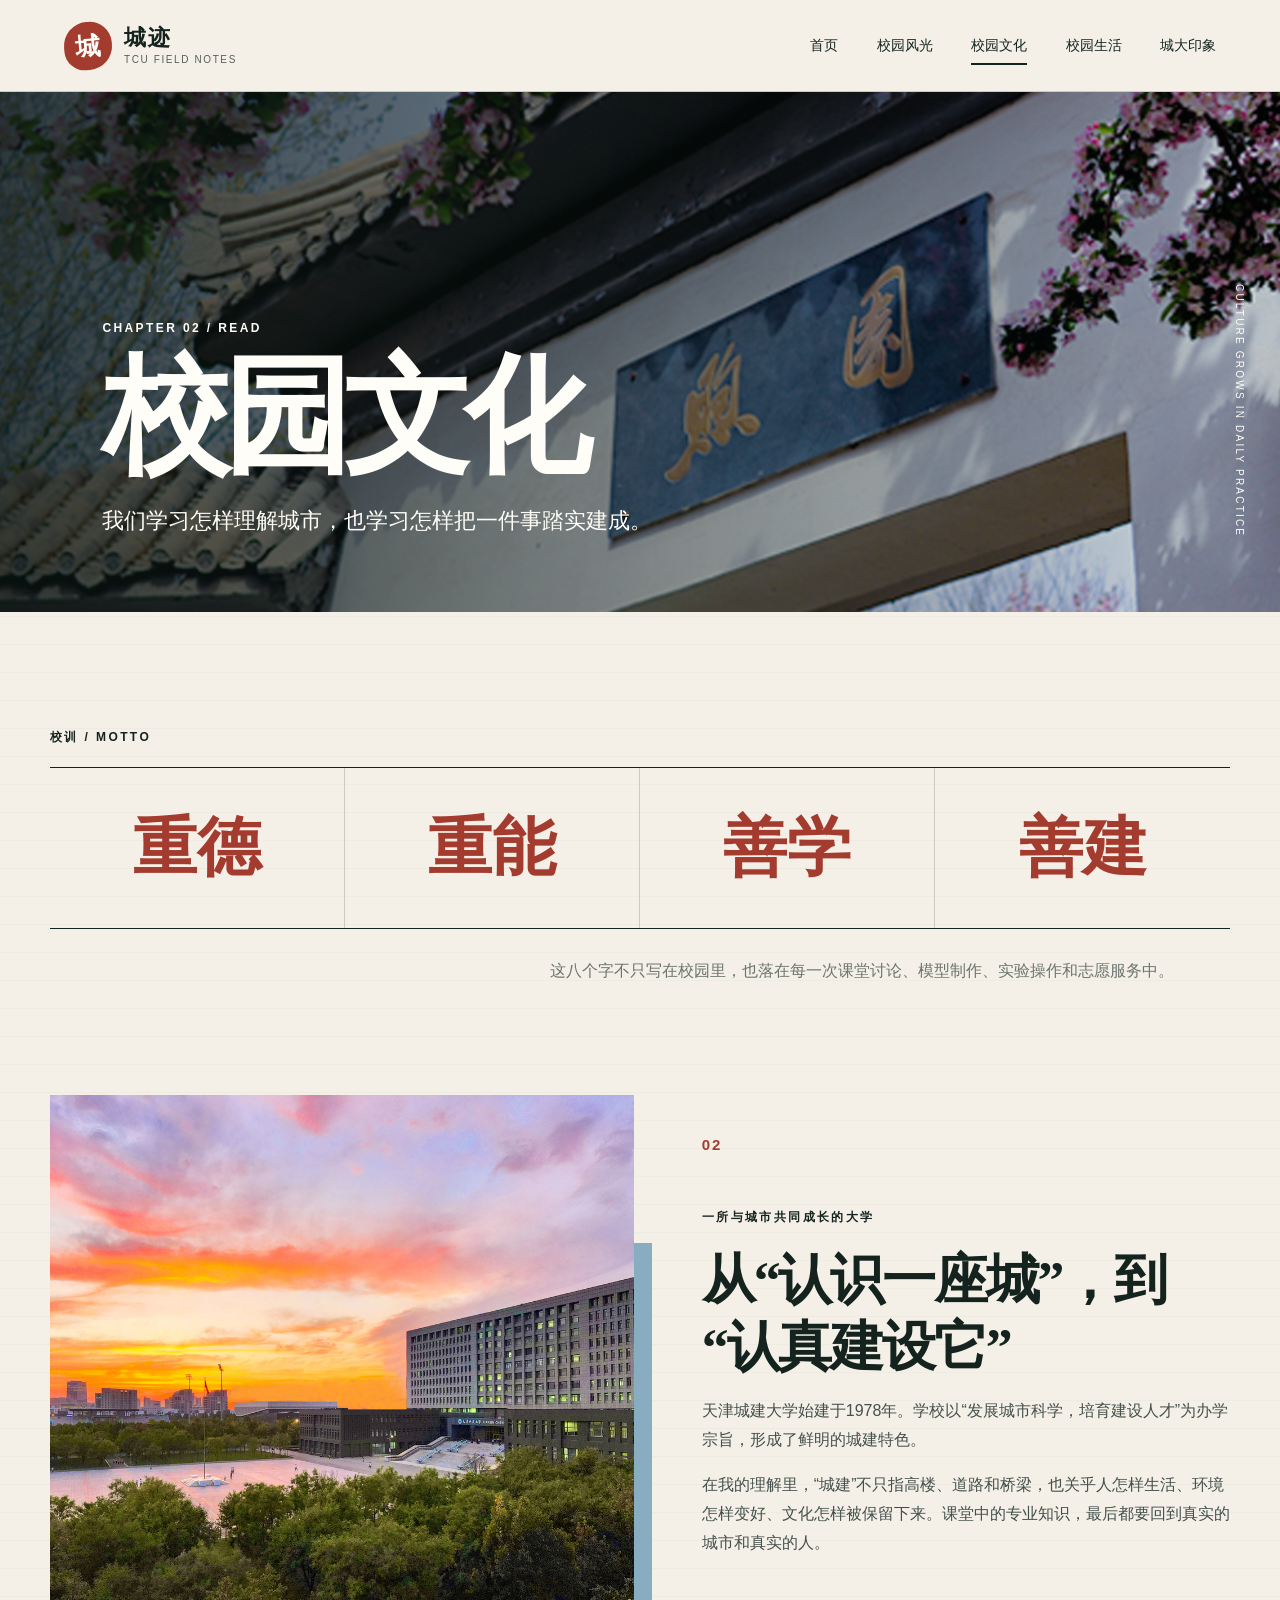
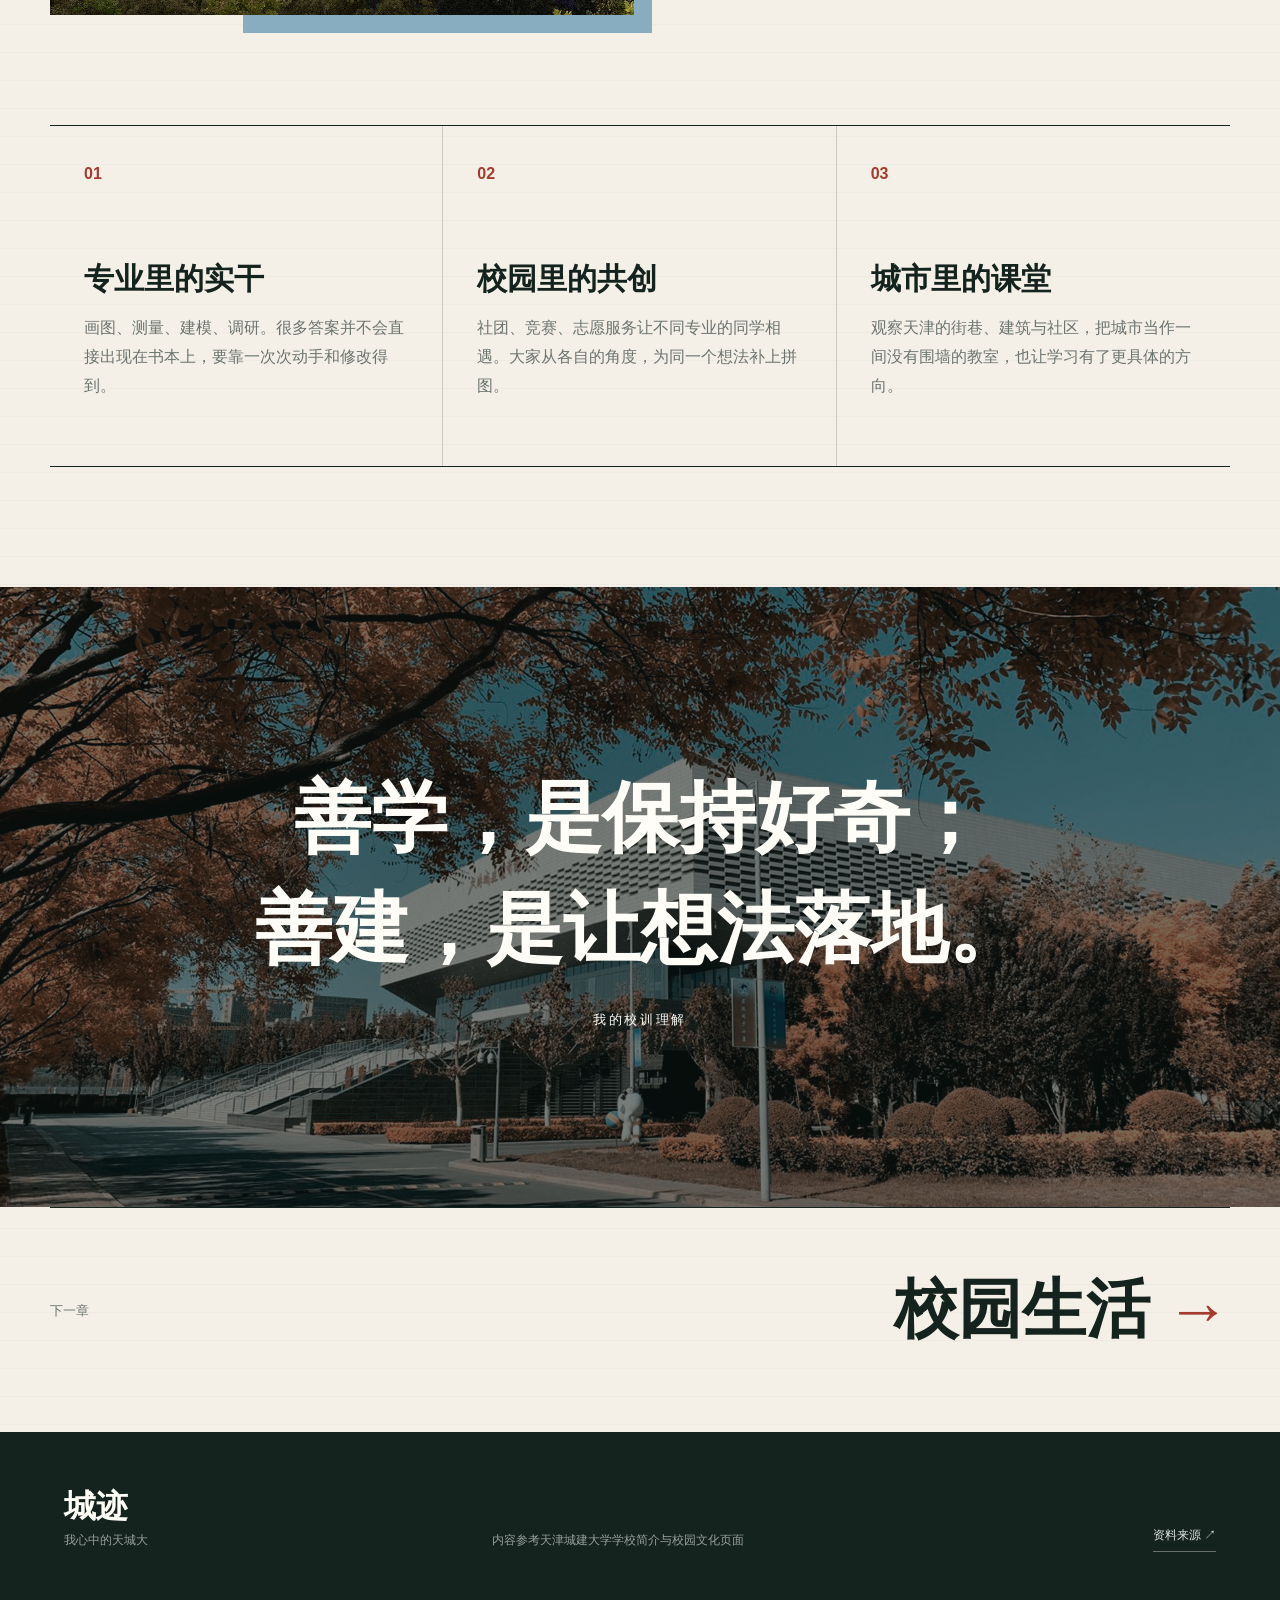
==== pages/culture.html @ b2e278d6 "Add files via upload" ====
<!DOCTYPE html>
<html lang="zh-CN">
<head>
    <meta charset="UTF-8">
    <meta name="viewport" content="width=device-width, initial-scale=1.0">
    <meta name="description" content="认识天津城建大学的校训精神与校园文化。">
    <title>校园文化｜城迹</title>
    <link rel="icon" type="image/png" href="../images/favicon.png">
    <link rel="stylesheet" href="../css/style.css">
</head>
<body data-page="culture">
    <header class="site-header inner-header">
        <a class="brand" href="../index.html" aria-label="返回首页">
            <span class="brand-mark">城</span>
            <span class="brand-text">城迹<small>TCU FIELD NOTES</small></span>
        </a>
        <button class="menu-button" type="button" aria-expanded="false" aria-controls="site-nav">菜单</button>
        <nav class="site-nav" id="site-nav" aria-label="主导航">
            <a href="../index.html" data-nav="home">首页</a>
            <a href="scenery.html" data-nav="scenery">校园风光</a>
            <a href="culture.html" data-nav="culture">校园文化</a>
            <a href="life.html" data-nav="life">校园生活</a>
            <a href="memory.html" data-nav="memory">城大印象</a>
        </nav>
    </header>

    <main>
        <section class="page-hero culture-hero">
            <div class="page-hero-copy">
                <p class="eyebrow">CHAPTER 02 / READ</p>
                <h1>校园文化</h1>
                <p>我们学习怎样理解城市，也学习怎样把一件事踏实建成。</p>
            </div>
            <div class="vertical-label">Culture grows in daily practice</div>
        </section>

        <section class="motto section-wrap reveal">
            <p class="eyebrow">校训 / MOTTO</p>
            <div class="motto-words">
                <span>重德</span><span>重能</span><span>善学</span><span>善建</span>
            </div>
            <p class="motto-note">这八个字不只写在校园里，也落在每一次课堂讨论、模型制作、实验操作和志愿服务中。</p>
        </section>

        <section class="culture-story section-wrap reveal">
            <div class="story-photo"><img src="../images/education-center.jpg" alt="天津城建大学现代教育中心"></div>
            <div class="story-copy">
                <span class="section-index">02</span>
                <p class="eyebrow">一所与城市共同成长的大学</p>
                <h2>从“认识一座城”，到“认真建设它”</h2>
                <p>天津城建大学始建于1978年。学校以“发展城市科学，培育建设人才”为办学宗旨，形成了鲜明的城建特色。</p>
                <p>在我的理解里，“城建”不只指高楼、道路和桥梁，也关乎人怎样生活、环境怎样变好、文化怎样被保留下来。课堂中的专业知识，最后都要回到真实的城市和真实的人。</p>
            </div>
        </section>

        <section class="culture-cards section-wrap">
            <article class="reveal">
                <span>01</span>
                <h3>专业里的实干</h3>
                <p>画图、测量、建模、调研。很多答案并不会直接出现在书本上，要靠一次次动手和修改得到。</p>
            </article>
            <article class="reveal">
                <span>02</span>
                <h3>校园里的共创</h3>
                <p>社团、竞赛、志愿服务让不同专业的同学相遇。大家从各自的角度，为同一个想法补上拼图。</p>
            </article>
            <article class="reveal">
                <span>03</span>
                <h3>城市里的课堂</h3>
                <p>观察天津的街巷、建筑与社区，把城市当作一间没有围墙的教室，也让学习有了更具体的方向。</p>
            </article>
        </section>

        <section class="quote-banner reveal">
            <img src="../images/gym.jpg" alt="天津城建大学体育馆">
            <div>
                <p>善学，是保持好奇；<br>善建，是让想法落地。</p>
                <small>我的校训理解</small>
            </div>
        </section>

        <section class="page-next section-wrap reveal">
            <span>下一章</span>
            <a href="life.html">校园生活 <b>→</b></a>
        </section>
    </main>

    <footer class="site-footer">
        <div><strong>城迹</strong><span>我心中的天城大</span></div>
        <p>内容参考天津城建大学学校简介与校园文化页面</p>
        <a href="https://www.tcu.edu.cn/xxgk/xxjj.htm" target="_blank" rel="noopener">资料来源 ↗</a>
    </footer>

    <button class="back-top" type="button" aria-label="回到顶部">↑</button>
    <script src="../js/main.js"></script>
</body>
</html>
---- css/style.css ----
@charset "UTF-8";

:root {
    --paper: #f4f0e7;
    --paper-deep: #e8e1d2;
    --ink: #15231f;
    --muted: #6c746f;
    --brick: #a33b2e;
    --brick-dark: #76281f;
    --sky: #88adc0;
    --leaf: #315c4c;
    --line: rgba(21, 35, 31, 0.18);
    --white: #fffdf8;
    --serif: "STSong", "SimSun", serif;
    --sans: "Microsoft YaHei", "PingFang SC", sans-serif;
}

* {
    box-sizing: border-box;
}

html {
    scroll-behavior: smooth;
}

body {
    margin: 0;
    color: var(--ink);
    background:
        linear-gradient(rgba(21, 35, 31, 0.025) 1px, transparent 1px),
        var(--paper);
    background-size: 100% 28px;
    font-family: var(--sans);
    line-height: 1.8;
}

body.menu-open {
    overflow: hidden;
}

img,
video {
    display: block;
    max-width: 100%;
}

a {
    color: inherit;
    text-decoration: none;
}

button,
textarea {
    font: inherit;
}

button {
    color: inherit;
}

.site-header {
    position: absolute;
    z-index: 20;
    top: 0;
    left: 0;
    display: flex;
    width: 100%;
    min-height: 92px;
    align-items: center;
    justify-content: space-between;
    padding: 18px clamp(24px, 5vw, 78px);
    color: var(--white);
}

.inner-header {
    position: relative;
    color: var(--ink);
    background: var(--paper);
    border-bottom: 1px solid var(--line);
}

.brand {
    display: inline-flex;
    align-items: center;
    gap: 12px;
}

.brand-mark {
    display: grid;
    width: 48px;
    height: 48px;
    place-items: center;
    color: var(--white);
    background: var(--brick);
    border-radius: 50% 46% 50% 42%;
    font: 700 25px/1 var(--serif);
    transform: rotate(-5deg);
}

.brand-text {
    font: 700 22px/1.1 var(--serif);
    letter-spacing: 0.08em;
}

.brand-text small {
    display: block;
    margin-top: 5px;
    font: 10px/1 var(--sans);
    letter-spacing: 0.16em;
    opacity: 0.7;
}

.site-nav {
    display: flex;
    align-items: center;
    gap: clamp(20px, 3vw, 44px);
    font-size: 14px;
}

.site-nav a {
    position: relative;
    padding: 9px 0;
}

.site-nav a::after {
    position: absolute;
    right: 0;
    bottom: 2px;
    left: 0;
    height: 2px;
    content: "";
    background: currentColor;
    transform: scaleX(0);
    transform-origin: right;
    transition: transform 0.25s ease;
}

.site-nav a:hover::after,
.site-nav a.active::after {
    transform: scaleX(1);
    transform-origin: left;
}

.menu-button {
    display: none;
    padding: 8px 12px;
    color: inherit;
    background: transparent;
    border: 1px solid currentColor;
}

.hero {
    position: relative;
    display: grid;
    min-height: 780px;
    grid-template-columns: minmax(0, 1.45fr) minmax(360px, 0.75fr);
    color: var(--white);
    background: var(--brick-dark);
    overflow: hidden;
}

.hero-photo {
    position: relative;
    min-height: 680px;
}

.hero-photo::after {
    position: absolute;
    inset: 0;
    content: "";
    background: linear-gradient(90deg, rgba(13, 23, 20, 0.14), rgba(13, 23, 20, 0.03));
}

.hero-photo img {
    width: 100%;
    height: 100%;
    object-fit: cover;
}

.photo-note {
    position: absolute;
    z-index: 2;
    right: 24px;
    bottom: 26px;
    padding: 7px 14px;
    color: var(--ink);
    background: var(--paper);
    font-size: 12px;
    transform: rotate(-2deg);
}

.hero-copy {
    display: flex;
    flex-direction: column;
    justify-content: center;
    padding: 120px clamp(36px, 5vw, 86px) 70px;
}

.eyebrow {
    margin: 0 0 18px;
    font-size: 12px;
    font-weight: 700;
    letter-spacing: 0.2em;
    text-transform: uppercase;
}

.hero h1,
.page-hero h1 {
    margin: 0;
    font-family: var(--serif);
    font-weight: 700;
    letter-spacing: -0.06em;
}

.hero h1 {
    font-size: clamp(68px, 7.8vw, 132px);
    line-height: 0.92;
}

.hero h1 em {
    color: #f2c96d;
    font-style: normal;
}

.lead {
    max-width: 380px;
    margin: 38px 0 10px;
    font: 24px/1.65 var(--serif);
}

.hero-note {
    margin: 0 0 36px;
    font-size: 13px;
    opacity: 0.7;
}

.round-link {
    display: inline-flex;
    width: 150px;
    height: 150px;
    align-items: center;
    justify-content: center;
    gap: 10px;
    color: var(--ink);
    background: #f2c96d;
    border-radius: 50%;
    font-weight: 700;
    transition: transform 0.25s ease, background 0.25s ease;
}

.round-link:hover {
    background: var(--white);
    transform: rotate(-5deg) scale(1.03);
}

.round-link span {
    font-size: 20px;
}

.hero-stamp {
    position: absolute;
    bottom: 18px;
    left: calc(72% - 36px);
    display: grid;
    width: 78px;
    height: 78px;
    place-items: center;
    color: #f2c96d;
    border: 2px solid #f2c96d;
    font: 700 18px/1.3 var(--serif);
    text-align: center;
    transform: rotate(8deg);
}

.ticker {
    overflow: hidden;
    color: var(--white);
    background: var(--ink);
    white-space: nowrap;
}

.ticker div {
    width: max-content;
    padding: 12px 0;
    font: 15px/1 var(--serif);
    letter-spacing: 0.34em;
    animation: ticker 18s linear infinite;
}

@keyframes ticker {
    from { transform: translateX(100vw); }
    to { transform: translateX(-100%); }
}

.section-wrap {
    width: min(1180px, calc(100% - 48px));
    margin-right: auto;
    margin-left: auto;
}

.intro {
    display: grid;
    grid-template-columns: 90px 1.3fr 0.9fr;
    gap: 42px;
    padding-top: 128px;
    padding-bottom: 90px;
}

.section-index {
    color: var(--brick);
    font: 700 15px/1 var(--sans);
    letter-spacing: 0.12em;
}

.intro h2,
.section-title h2,
.film h2,
.story-copy h2,
.club-note h2,
.message-heading h2 {
    margin: 0;
    font: 700 clamp(34px, 4.2vw, 60px)/1.25 var(--serif);
    letter-spacing: -0.04em;
}

.intro-copy {
    padding-top: 28px;
    color: #3f4b46;
}

.intro-copy p:first-child {
    margin-top: 0;
}

.numbers {
    display: grid;
    grid-template-columns: repeat(3, 1fr);
    border-top: 1px solid var(--ink);
    border-bottom: 1px solid var(--ink);
}

.numbers article {
    padding: 34px;
    border-right: 1px solid var(--line);
}

.numbers article:last-child {
    border-right: 0;
}

.numbers strong,
.numbers span {
    display: block;
}

.numbers strong {
    color: var(--brick);
    font: 700 clamp(30px, 4vw, 54px)/1 var(--serif);
}

.numbers span {
    margin-top: 12px;
    color: var(--muted);
    font-size: 13px;
}

.chapters {
    padding-top: 120px;
    padding-bottom: 130px;
}

.section-title {
    display: grid;
    grid-template-columns: 1.2fr 0.7fr;
    align-items: end;
    gap: 50px;
    margin-bottom: 52px;
}

.section-title > p {
    max-width: 460px;
    margin: 0;
    color: var(--muted);
}

.chapter-grid {
    display: grid;
    grid-template-columns: repeat(2, 1fr);
    gap: 24px;
}

.chapter-card {
    position: relative;
    min-height: 430px;
    overflow: hidden;
}

.chapter-card::after {
    position: absolute;
    inset: 0;
    content: "";
    background: linear-gradient(0deg, rgba(13, 23, 20, 0.82), rgba(13, 23, 20, 0.04) 65%);
}

.chapter-card img {
    width: 100%;
    height: 100%;
    object-fit: cover;
    transition: transform 0.6s ease;
}

.chapter-card:hover img {
    transform: scale(1.045);
}

.chapter-card > div {
    position: absolute;
    z-index: 2;
    right: 30px;
    bottom: 28px;
    left: 30px;
    color: var(--white);
}

.chapter-card small {
    color: #f2c96d;
    font-weight: 700;
    letter-spacing: 0.2em;
}

.chapter-card h3 {
    margin: 7px 0 0;
    font: 700 40px/1.15 var(--serif);
}

.chapter-card p {
    margin: 6px 0 0;
    opacity: 0.75;
}

.chapter-number {
    position: absolute;
    z-index: 2;
    top: 24px;
    left: 28px;
    color: var(--white);
    font-size: 13px;
    letter-spacing: 0.14em;
}

.film {
    display: grid;
    grid-template-columns: 0.7fr 1.3fr;
    gap: 60px;
    align-items: center;
    padding-top: 80px;
    padding-bottom: 80px;
    border-top: 1px solid var(--ink);
}

.film-copy p:last-child {
    color: var(--muted);
}

.video-frame {
    padding: 12px;
    background: var(--ink);
    box-shadow: 16px 16px 0 var(--paper-deep);
}

.video-frame video {
    width: 100%;
    aspect-ratio: 16 / 9;
    background: #0c1512;
    object-fit: cover;
}

.closing {
    padding-top: 110px;
    padding-bottom: 120px;
    text-align: center;
}

.closing p {
    max-width: 850px;
    margin: 0 auto 35px;
    font: 700 clamp(34px, 4.5vw, 62px)/1.4 var(--serif);
}

.closing a {
    display: inline-block;
    padding-bottom: 4px;
    color: var(--brick);
    border-bottom: 1px solid var(--brick);
    font-weight: 700;
}

.site-footer {
    display: grid;
    grid-template-columns: 1fr 1.6fr auto;
    align-items: end;
    gap: 40px;
    padding: 58px clamp(24px, 5vw, 78px);
    color: #dce3df;
    background: var(--ink);
    font-size: 12px;
}

.site-footer div strong,
.site-footer div span {
    display: block;
}

.site-footer strong {
    color: var(--white);
    font: 700 32px/1 var(--serif);
}

.site-footer span {
    margin-top: 8px;
    opacity: 0.65;
}

.site-footer p {
    margin: 0;
    opacity: 0.65;
}

.site-footer a {
    padding-bottom: 4px;
    border-bottom: 1px solid rgba(255, 255, 255, 0.35);
}

.back-top {
    position: fixed;
    z-index: 15;
    right: 22px;
    bottom: 22px;
    width: 46px;
    height: 46px;
    cursor: pointer;
    color: var(--white);
    background: var(--brick);
    border: 0;
    border-radius: 50%;
    opacity: 0;
    pointer-events: none;
    transform: translateY(12px);
    transition: 0.25s ease;
}

.back-top.show {
    opacity: 1;
    pointer-events: auto;
    transform: translateY(0);
}

.reveal {
    opacity: 0;
    transform: translateY(24px);
    transition: opacity 0.7s ease, transform 0.7s ease;
}

.reveal.visible {
    opacity: 1;
    transform: translateY(0);
}

.page-hero {
    position: relative;
    display: flex;
    min-height: 520px;
    align-items: end;
    padding: 74px clamp(24px, 8vw, 140px);
    color: var(--white);
    background-position: center;
    background-size: cover;
    overflow: hidden;
}

.page-hero::after {
    position: absolute;
    inset: 0;
    content: "";
    background: linear-gradient(90deg, rgba(10, 20, 17, 0.82), rgba(10, 20, 17, 0.12));
}

.scenery-hero { background-image: url("../images/autumn-lake.jpg"); }
.culture-hero { background-image: url("../images/xuyuan.jpg"); }
.life-hero { background-image: url("../images/stadium.jpg"); }
.memory-hero { background-image: url("../images/lake-sunset.jpg"); }

.page-hero-copy {
    position: relative;
    z-index: 2;
}

.page-hero h1 {
    font-size: clamp(66px, 10vw, 138px);
    line-height: 0.95;
}

.page-hero-copy > p:last-child {
    max-width: 600px;
    margin: 24px 0 0;
    font: 22px/1.6 var(--serif);
}

.vertical-label {
    position: absolute;
    z-index: 2;
    right: 32px;
    bottom: 75px;
    font-size: 10px;
    letter-spacing: 0.22em;
    text-transform: uppercase;
    writing-mode: vertical-rl;
}

.page-intro {
    display: grid;
    grid-template-columns: 100px minmax(0, 820px);
    gap: 30px;
    justify-content: center;
    padding-top: 105px;
    padding-bottom: 90px;
}

.page-intro p {
    margin: 0;
    font: 28px/1.9 var(--serif);
}

.drop-cap {
    color: var(--brick);
    font: 700 100px/0.8 var(--serif);
}

.gallery-section {
    padding-bottom: 120px;
}

.filter-bar {
    display: flex;
    gap: 12px;
    margin-bottom: 32px;
    border-bottom: 1px solid var(--ink);
}

.filter-button {
    padding: 10px 18px;
    cursor: pointer;
    background: transparent;
    border: 0;
    border-bottom: 3px solid transparent;
}

.filter-button.active {
    color: var(--brick);
    border-color: var(--brick);
    font-weight: 700;
}

.photo-grid {
    display: grid;
    grid-auto-flow: dense;
    grid-auto-rows: 250px;
    grid-template-columns: repeat(3, 1fr);
    gap: 20px;
}

.photo-item {
    position: relative;
    margin: 0;
    cursor: zoom-in;
    overflow: hidden;
}

.photo-item.tall { grid-row: span 2; }
.photo-item.wide { grid-column: span 2; }

.photo-item.hidden {
    display: none;
}

.photo-item img {
    width: 100%;
    height: 100%;
    object-fit: cover;
    transition: transform 0.45s ease;
}

.photo-item:hover img {
    transform: scale(1.04);
}

.photo-item figcaption {
    position: absolute;
    right: 0;
    bottom: 0;
    left: 0;
    padding: 34px 20px 17px;
    color: var(--white);
    background: linear-gradient(transparent, rgba(9, 18, 15, 0.85));
}

.photo-item figcaption strong,
.photo-item figcaption span {
    display: block;
}

.photo-item figcaption strong {
    font: 700 22px/1.4 var(--serif);
}

.photo-item figcaption span {
    font-size: 12px;
    opacity: 0.8;
}

.lightbox {
    position: fixed;
    z-index: 50;
    inset: 0;
    display: none;
    padding: 50px;
    color: var(--white);
    background: rgba(7, 13, 11, 0.94);
}

.lightbox.open {
    display: grid;
    place-items: center;
}

.lightbox img {
    max-width: min(1100px, 90vw);
    max-height: 78vh;
    object-fit: contain;
}

.lightbox button {
    position: absolute;
    top: 18px;
    right: 28px;
    cursor: pointer;
    color: var(--white);
    background: transparent;
    border: 0;
    font-size: 38px;
}

.lightbox p {
    margin: 12px 0 0;
}

.page-next {
    display: flex;
    align-items: center;
    justify-content: space-between;
    padding-top: 70px;
    padding-bottom: 90px;
    border-top: 1px solid var(--ink);
}

.page-next > span {
    color: var(--muted);
    font-size: 13px;
}

.page-next a {
    font: 700 clamp(30px, 5vw, 64px)/1 var(--serif);
}

.page-next b {
    color: var(--brick);
}

.motto {
    padding-top: 115px;
    padding-bottom: 110px;
}

.motto-words {
    display: grid;
    grid-template-columns: repeat(4, 1fr);
    border-top: 1px solid var(--ink);
    border-bottom: 1px solid var(--ink);
}

.motto-words span {
    padding: 48px 10px;
    color: var(--brick);
    border-right: 1px solid var(--line);
    font: 700 clamp(34px, 5vw, 70px)/1 var(--serif);
    text-align: center;
}

.motto-words span:last-child {
    border-right: 0;
}

.motto-note {
    max-width: 680px;
    margin: 28px 0 0 auto;
    color: var(--muted);
}

.culture-story {
    display: grid;
    grid-template-columns: 1.05fr 0.95fr;
    gap: 68px;
    align-items: center;
    padding-bottom: 110px;
}

.story-photo {
    position: relative;
}

.story-photo::after {
    position: absolute;
    z-index: -1;
    right: -18px;
    bottom: -18px;
    width: 70%;
    height: 75%;
    content: "";
    background: var(--sky);
}

.story-photo img {
    width: 100%;
    min-height: 520px;
    object-fit: cover;
}

.story-copy .section-index {
    display: block;
    margin-bottom: 55px;
}

.story-copy p:not(.eyebrow) {
    color: #45504c;
}

.culture-cards {
    display: grid;
    grid-template-columns: repeat(3, 1fr);
    margin-bottom: 120px;
    border-top: 1px solid var(--ink);
    border-bottom: 1px solid var(--ink);
}

.culture-cards article {
    min-height: 340px;
    padding: 34px;
    border-right: 1px solid var(--line);
}

.culture-cards article:last-child {
    border-right: 0;
}

.culture-cards span {
    color: var(--brick);
    font-weight: 700;
}

.culture-cards h3 {
    margin: 70px 0 15px;
    font: 700 30px/1.3 var(--serif);
}

.culture-cards p {
    color: var(--muted);
}

.quote-banner {
    position: relative;
    min-height: 620px;
}

.quote-banner::after {
    position: absolute;
    inset: 0;
    content: "";
    background: rgba(12, 24, 20, 0.55);
}

.quote-banner img {
    width: 100%;
    height: 620px;
    object-fit: cover;
}

.quote-banner div {
    position: absolute;
    z-index: 2;
    inset: 0;
    display: grid;
    place-content: center;
    color: var(--white);
    text-align: center;
}

.quote-banner p {
    margin: 0;
    font: 700 clamp(42px, 6vw, 82px)/1.45 var(--serif);
}

.quote-banner small {
    margin-top: 22px;
    letter-spacing: 0.2em;
}

.day-section {
    padding-top: 110px;
    padding-bottom: 115px;
}

.day-tabs {
    display: grid;
    grid-template-columns: repeat(4, 1fr);
    margin-bottom: 0;
    border-bottom: 1px solid var(--ink);
}

.day-tab {
    padding: 18px 10px;
    cursor: pointer;
    background: transparent;
    border: 0;
    border-right: 1px solid var(--line);
    font: 700 24px/1 var(--serif);
}

.day-tab:last-child { border-right: 0; }
.day-tab.active { color: var(--white); background: var(--brick); }

.day-panel {
    display: grid;
    grid-template-columns: 1.2fr 0.8fr;
    min-height: 460px;
    color: var(--white);
    background: var(--ink);
}

.day-panel img {
    width: 100%;
    height: 460px;
    object-fit: cover;
}

.day-panel > div {
    display: flex;
    flex-direction: column;
    justify-content: center;
    padding: 48px;
}

.day-panel > div > p:first-child {
    color: #f2c96d;
    font-size: 12px;
    letter-spacing: 0.15em;
}

.day-panel h3 {
    margin: 8px 0 16px;
    font: 700 36px/1.35 var(--serif);
}

.day-panel > div > p:last-child {
    color: #bbc6c1;
}

.life-spots {
    padding-bottom: 120px;
}

.spot-card {
    display: grid;
    min-height: 440px;
    grid-template-columns: 0.75fr 1.25fr;
    margin-bottom: 32px;
    background: var(--white);
}

.spot-card.reverse {
    grid-template-columns: 1.25fr 0.75fr;
}

.spot-card.reverse > div { order: 2; }

.spot-card > div {
    padding: 55px;
}

.spot-card span {
    color: var(--brick);
    font-weight: 700;
}

.spot-card h3 {
    margin: 80px 0 15px;
    font: 700 42px/1.2 var(--serif);
}

.spot-card p {
    color: var(--muted);
}

.spot-card img {
    width: 100%;
    height: 440px;
    object-fit: cover;
}

.club-note {
    display: grid;
    grid-template-columns: 1fr 0.7fr;
    gap: 70px;
    padding-top: 80px;
    padding-bottom: 90px;
    border-top: 1px solid var(--ink);
}

.club-note > p {
    color: var(--muted);
}

.memory-list {
    padding-top: 100px;
    padding-bottom: 115px;
}

.memory-entry {
    display: grid;
    grid-template-columns: 110px 1fr 0.8fr;
    gap: 40px;
    align-items: start;
    padding: 44px 0;
    border-bottom: 1px solid var(--line);
}

.memory-entry > span {
    color: var(--brick);
    font-size: 12px;
    font-weight: 700;
    letter-spacing: 0.12em;
}

.memory-entry h2 {
    margin: 0;
    font: 700 clamp(28px, 3.2vw, 46px)/1.4 var(--serif);
}

.memory-entry p {
    margin: 0;
    color: var(--muted);
}

.memory-photo {
    position: relative;
}

.memory-photo::after {
    position: absolute;
    inset: 0;
    content: "";
    background: linear-gradient(0deg, rgba(9, 18, 15, 0.72), transparent 70%);
}

.memory-photo img {
    width: 100%;
    height: 650px;
    object-fit: cover;
}

.memory-photo p {
    position: absolute;
    z-index: 2;
    bottom: 45px;
    left: 50%;
    width: min(900px, calc(100% - 48px));
    margin: 0;
    color: var(--white);
    font: 700 clamp(28px, 4vw, 52px)/1.5 var(--serif);
    text-align: center;
    transform: translateX(-50%);
}

.message-wall {
    padding-top: 110px;
    padding-bottom: 110px;
}

.message-heading {
    display: grid;
    grid-template-columns: 0.7fr 1.4fr;
    column-gap: 60px;
}

.message-heading .eyebrow {
    grid-row: 1 / span 2;
}

.message-heading p:last-child {
    color: var(--muted);
}

.message-form {
    max-width: 760px;
    margin: 50px auto 55px;
    padding: 28px;
    background: #f3d776;
    box-shadow: 9px 11px 0 rgba(21, 35, 31, 0.12);
    transform: rotate(-1deg);
}

.message-form label {
    display: block;
    margin-bottom: 10px;
    font-weight: 700;
}

.message-form textarea {
    width: 100%;
    min-height: 120px;
    resize: vertical;
    background: rgba(255, 255, 255, 0.5);
    border: 0;
    border-bottom: 1px solid var(--ink);
    outline: 0;
    padding: 15px;
}

.message-form > div {
    display: flex;
    align-items: center;
    justify-content: space-between;
    margin-top: 14px;
    font-size: 12px;
}

.message-form button {
    padding: 10px 24px;
    cursor: pointer;
    color: var(--white);
    background: var(--ink);
    border: 0;
}

.notes {
    display: grid;
    grid-template-columns: repeat(3, 1fr);
    gap: 22px;
}

.notes blockquote {
    min-height: 180px;
    margin: 0;
    padding: 32px;
    background: var(--white);
    border-top: 5px solid var(--brick);
    font: 21px/1.75 var(--serif);
}

.notes blockquote:nth-child(2n) {
    border-color: var(--sky);
    transform: rotate(1deg);
}

.notes blockquote.user-note {
    border-color: #d4a72c;
}

@media (max-width: 900px) {
    .site-header {
        min-height: 76px;
        padding: 14px 22px;
    }

    .menu-button {
        display: block;
        z-index: 2;
    }

    .site-nav {
        position: fixed;
        inset: 0;
        display: none;
        flex-direction: column;
        justify-content: center;
        color: var(--white);
        background: var(--ink);
        font: 700 30px/1.4 var(--serif);
    }

    .site-nav.open { display: flex; }

    .hero {
        min-height: 900px;
        grid-template-columns: 1fr;
        grid-template-rows: 48vh auto;
    }

    .hero-photo { min-height: 0; }
    .hero-copy { padding: 48px 28px 70px; }
    .hero h1 { font-size: clamp(62px, 18vw, 100px); }
    .lead { margin-top: 24px; }
    .round-link { width: 112px; height: 112px; }
    .hero-stamp { display: none; }

    .intro,
    .film,
    .culture-story,
    .club-note,
    .message-heading {
        grid-template-columns: 1fr;
    }

    .intro { gap: 20px; }
    .section-index { margin-bottom: 10px; }
    .numbers { grid-template-columns: 1fr; }
    .numbers article { border-right: 0; border-bottom: 1px solid var(--line); }
    .numbers article:last-child { border-bottom: 0; }
    .section-title { grid-template-columns: 1fr; gap: 20px; }
    .film { gap: 30px; }
    .culture-story { gap: 45px; }
    .story-photo img { min-height: 380px; }
    .motto-words { grid-template-columns: repeat(2, 1fr); }
    .motto-words span:nth-child(2) { border-right: 0; }
    .motto-words span:nth-child(-n+2) { border-bottom: 1px solid var(--line); }
    .culture-cards { grid-template-columns: 1fr; }
    .culture-cards article { min-height: 250px; border-right: 0; border-bottom: 1px solid var(--line); }
    .culture-cards article:last-child { border-bottom: 0; }
    .culture-cards h3 { margin-top: 40px; }
    .photo-grid { grid-template-columns: repeat(2, 1fr); }
    .day-panel { grid-template-columns: 1fr; }
    .day-panel img { height: 360px; }
    .spot-card,
    .spot-card.reverse { grid-template-columns: 1fr; }
    .spot-card.reverse > div { order: 0; }
    .memory-entry { grid-template-columns: 90px 1fr; }
    .memory-entry p { grid-column: 2; }
    .notes { grid-template-columns: 1fr 1fr; }
    .site-footer { grid-template-columns: 1fr; gap: 18px; }
}

@media (max-width: 600px) {
    .section-wrap { width: min(100% - 32px, 1180px); }
    .brand-text small { display: none; }
    .brand-mark { width: 42px; height: 42px; }
    .hero { min-height: 820px; grid-template-rows: 42vh auto; }
    .intro { padding-top: 82px; padding-bottom: 60px; }
    .chapters { padding-top: 80px; padding-bottom: 90px; }
    .chapter-grid { grid-template-columns: 1fr; }
    .chapter-card { min-height: 390px; }
    .page-hero { min-height: 430px; padding-bottom: 50px; }
    .vertical-label { display: none; }
    .page-intro { grid-template-columns: 60px 1fr; padding-top: 72px; }
    .drop-cap { font-size: 72px; }
    .page-intro p { font-size: 21px; }
    .filter-bar { overflow-x: auto; }
    .filter-button { white-space: nowrap; }
    .photo-grid { display: block; }
    .photo-item { height: 340px; margin-bottom: 16px; }
    .motto { padding-top: 80px; }
    .motto-words span { padding: 30px 8px; }
    .quote-banner,
    .quote-banner img { min-height: 500px; height: 500px; }
    .day-tabs { overflow-x: auto; grid-template-columns: repeat(4, minmax(120px, 1fr)); }
    .day-panel > div { padding: 30px; }
    .spot-card > div { padding: 36px 28px; }
    .spot-card h3 { margin-top: 45px; }
    .spot-card img { height: 320px; }
    .memory-entry { grid-template-columns: 1fr; gap: 12px; }
    .memory-entry p { grid-column: auto; }
    .memory-photo img { height: 520px; }
    .notes { grid-template-columns: 1fr; }
    .page-next { align-items: flex-start; flex-direction: column; gap: 22px; }
    .lightbox { padding: 20px; }
}

@media (prefers-reduced-motion: reduce) {
    html { scroll-behavior: auto; }
    *, *::before, *::after { animation-duration: 0.01ms !important; animation-iteration-count: 1 !important; transition-duration: 0.01ms !important; }
    .reveal { opacity: 1; transform: none; }
}
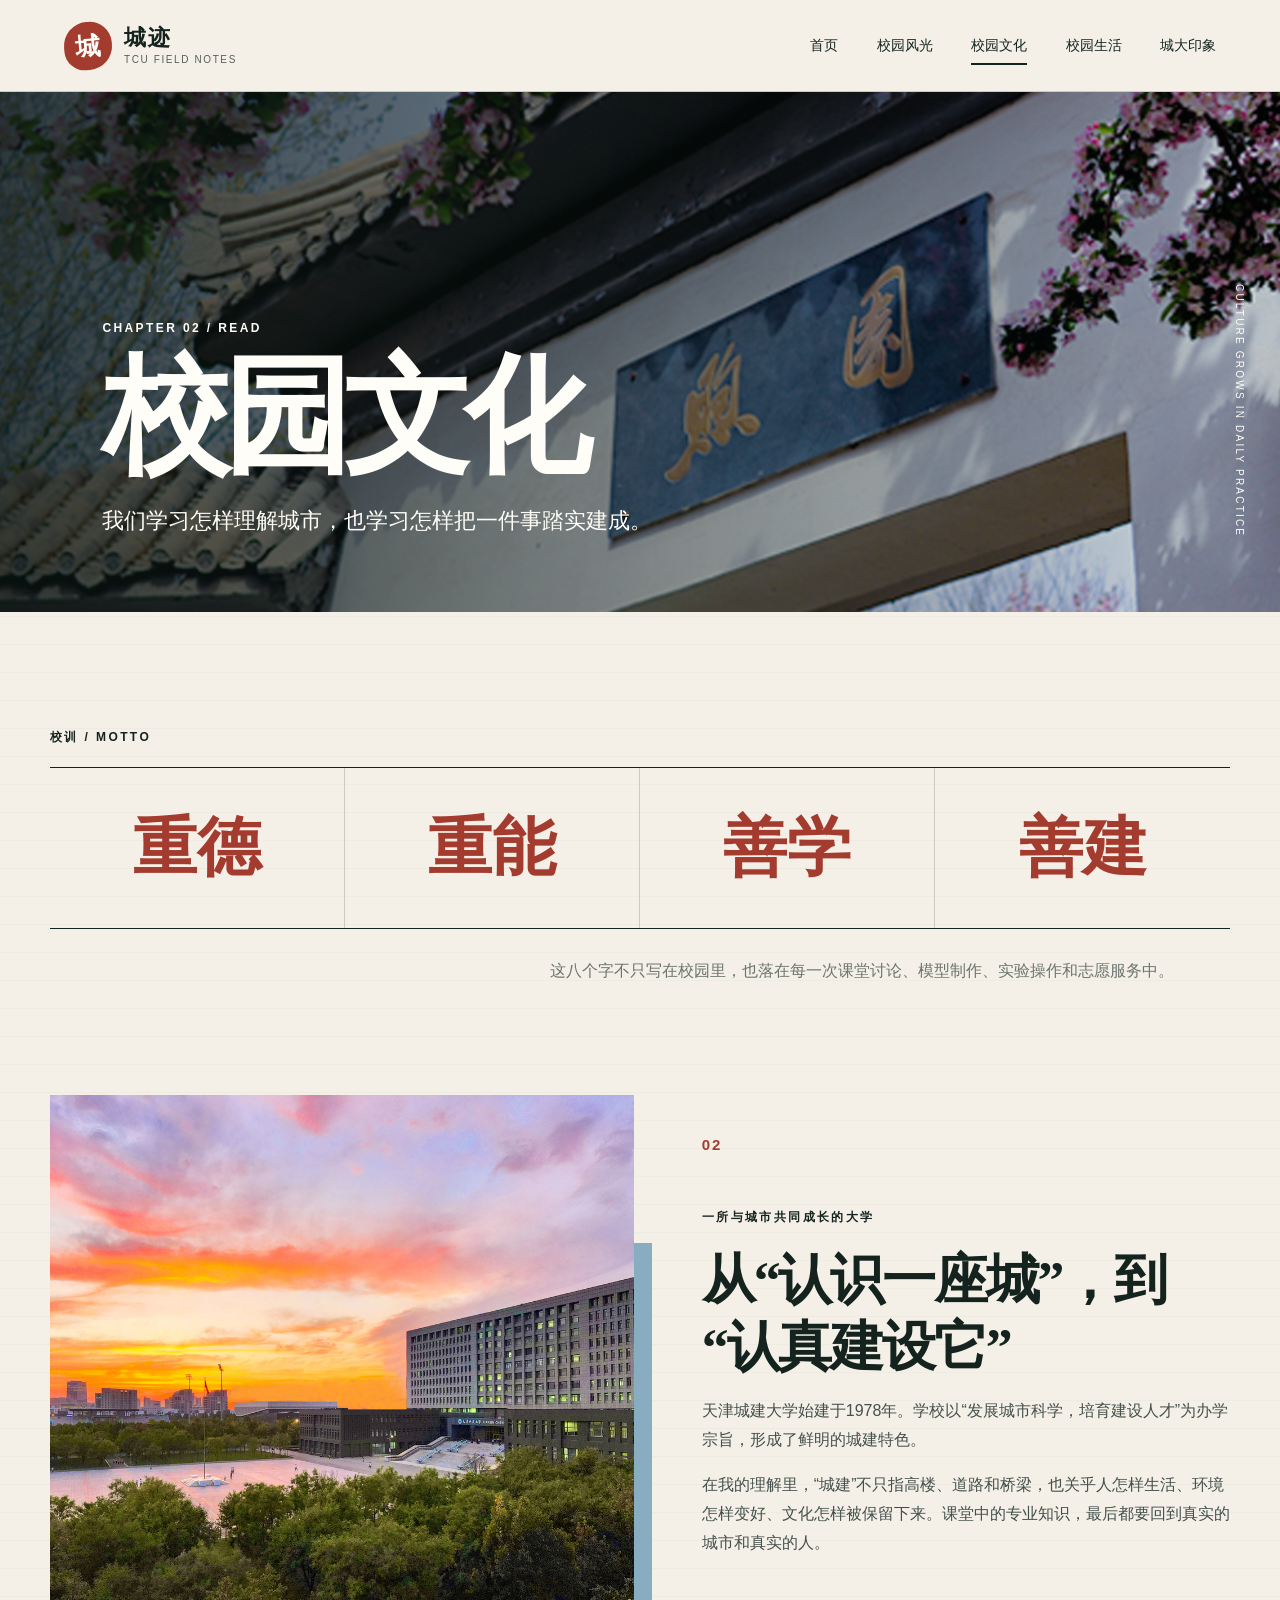
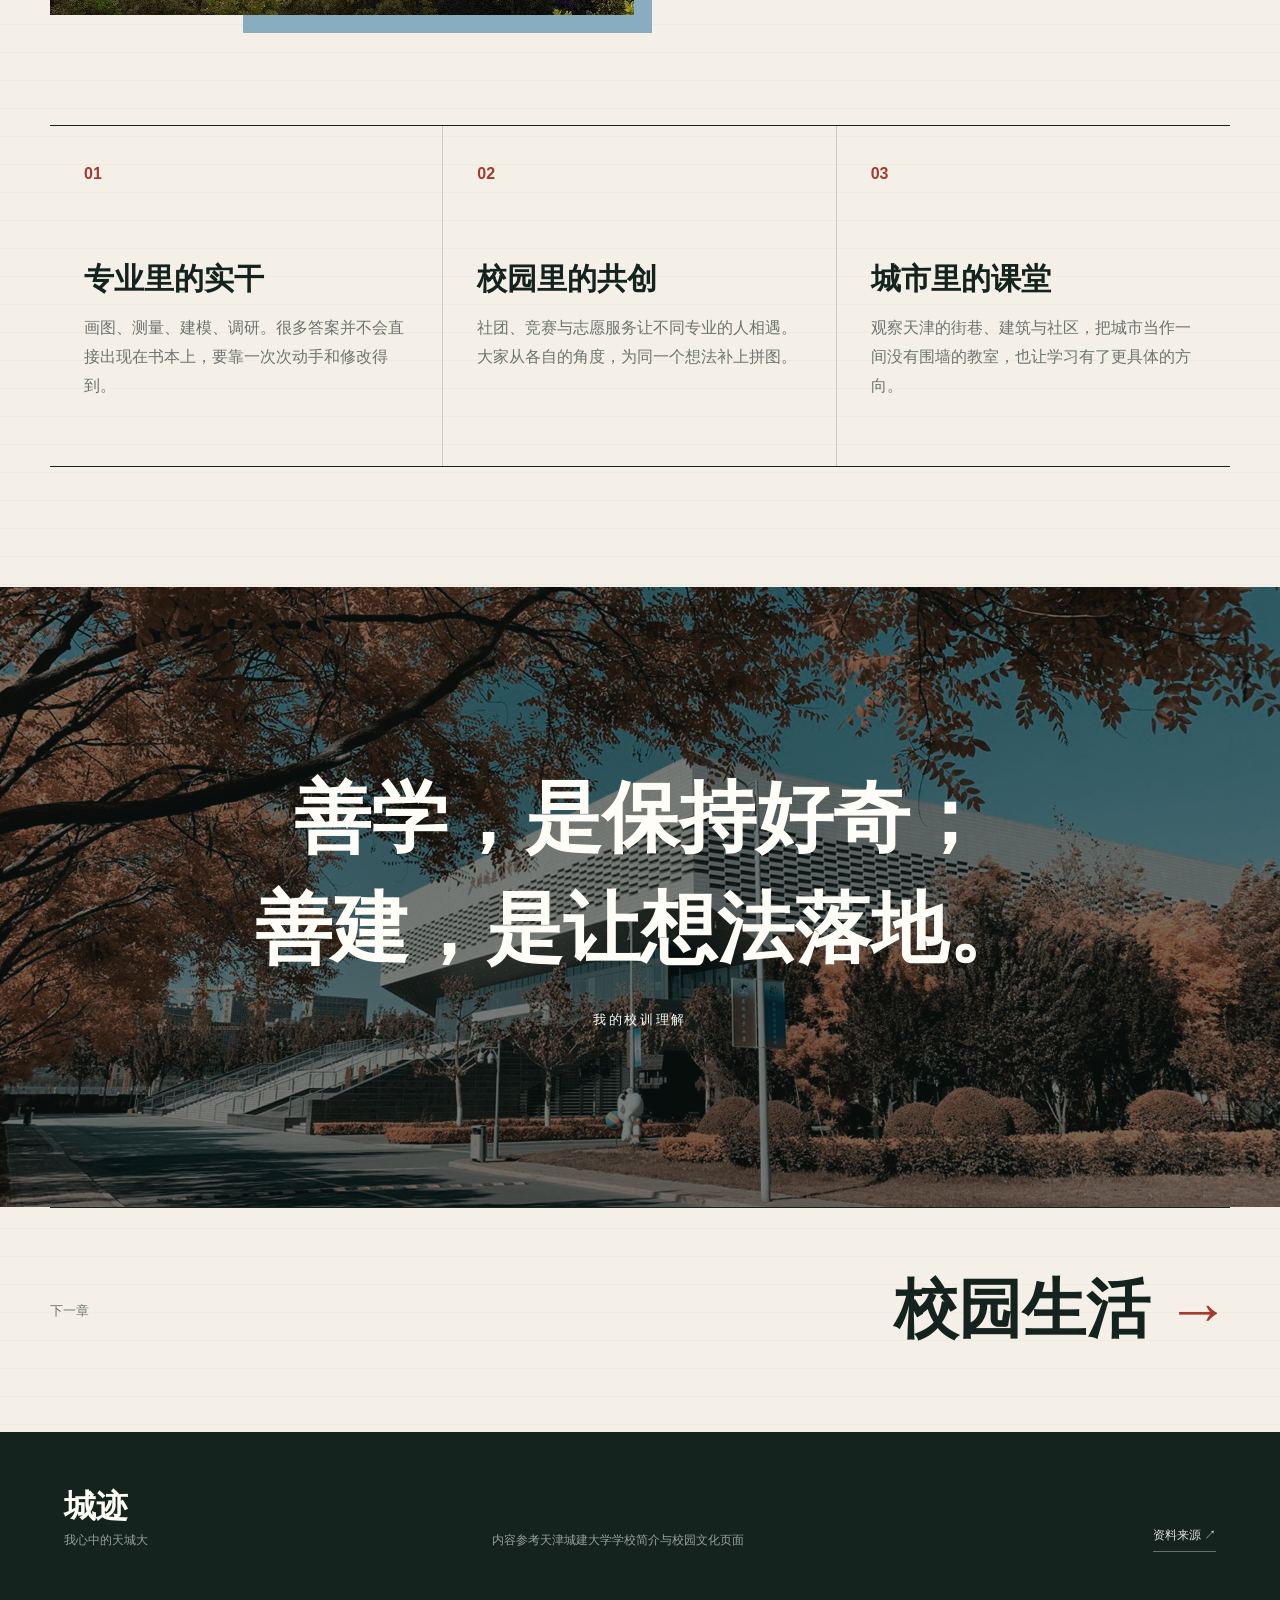
==== commit 0aecef76: "文件替换" ====
--- a/pages/culture.html
+++ b/pages/culture.html
@@ -62,7 +62,7 @@
             <article class="reveal">
                 <span>02</span>
                 <h3>校园里的共创</h3>
-                <p>社团、竞赛、志愿服务让不同专业的同学相遇。大家从各自的角度，为同一个想法补上拼图。</p>
+                <p>社团、竞赛与志愿服务让不同专业的人相遇。大家从各自的角度，为同一个想法补上拼图。</p>
             </article>
             <article class="reveal">
                 <span>03</span>
